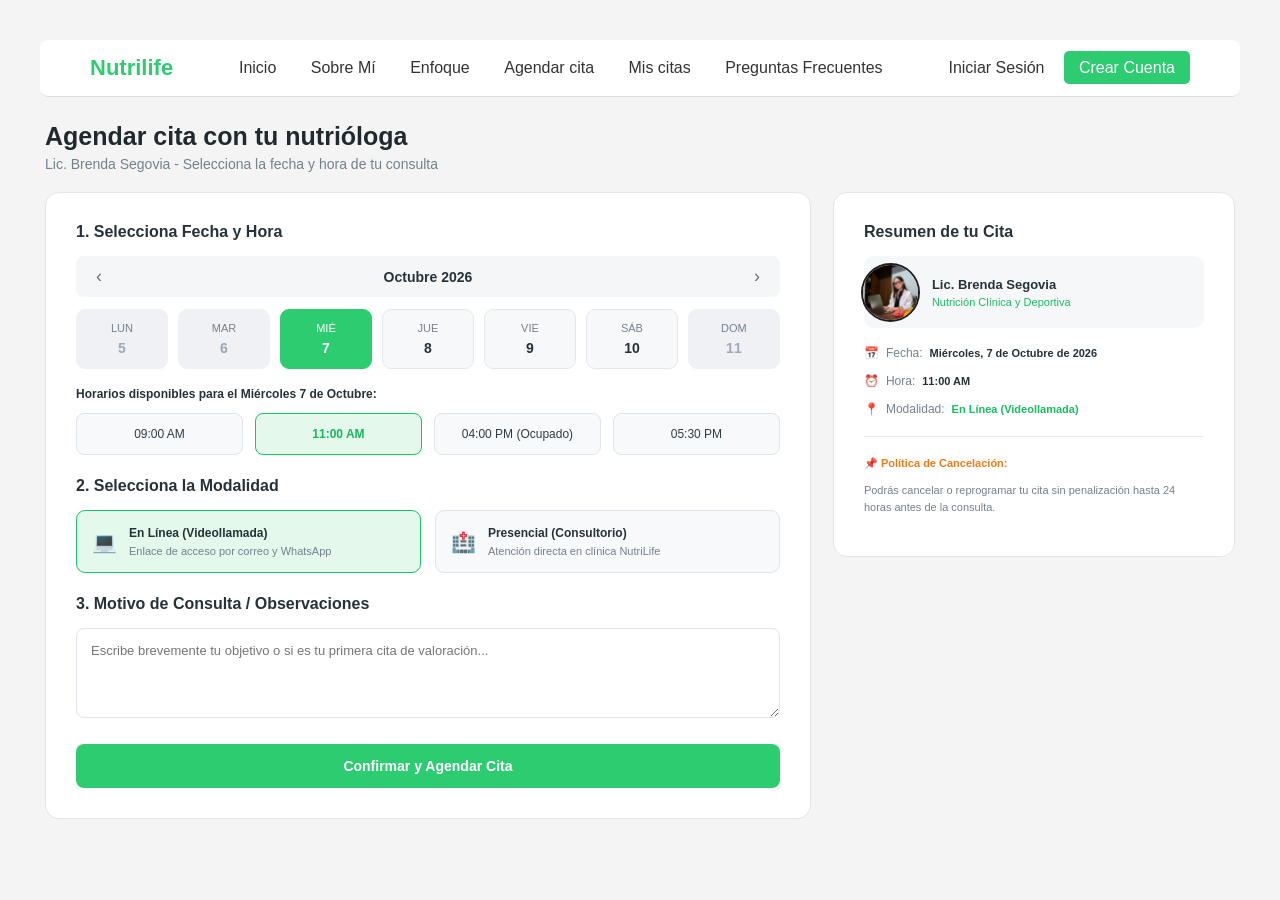
==== agendarCita.html @ 39cf6a93 "Pagina Agendar cita y pequeñas modificaciones a la navbar" ====
<!DOCTYPE html>
<html lang="en">
<head>
    <meta charset="UTF-8">
    <meta name="viewport" content="width=device-width, initial-scale=1.0">
    <title>Agendar cita</title>
    <link rel="stylesheet" href="css/styles.css">
</head>
<body>
    <!-- //ESTA ES LA BARRA DE NAVEGACIÓN -->
        <header class="navbar">
        <div class ="logo">Nutrilife </div>
        <nav>
            <a href="index.html">Inicio</a>
            <a href="#">Sobre Mí</a>
            <a href="#">Enfoque</a>
            <a href="#">Agendar cita</a>
            <a href="#">Mis citas</a>
            <a href="#">Preguntas Frecuentes</a>
        </nav>
        <div>
            <a href="#" class="btn-login">Iniciar Sesión</a>
            <a href="#"  class="btn-registro">Crear Cuenta</a>
        </div>
    </header>


<section class="contenedorCita">
    <p class="tituloCita">
        Agendar cita con tu nutrióloga
    </p>
    <p class="subtituloCita">
        Lic. Brenda Segovia - Selecciona la fecha y hora de tu consulta
    </p>
    <div class="contenidoCita">
        <!-- FORMULARIO DE LA IZQUIERDA -->
        <main class="form_AgendarCita">
            <h3>1. Selecciona Fecha y Hora</h3>
            <div class="mesCalendario">
                <button type="button" class="flechaMes">&lsaquo;</button>
                <strong>Octubre 2026</strong>
                <button type="button" class="flechaMes">&rsaquo;</button>
            </div>
            <div class="diasCalendario">
                <button type="button" class="dia deshabilitado">
                    <span>LUN</span><strong>5</strong>
                </button>
                <button type="button" class="dia deshabilitado">
                    <span>MAR</span><strong>6</strong>
                </button>
                <button type="button" class="dia seleccionado">
                    <span>MIÉ</span><strong>7</strong>
                </button>
                <button type="button" class="dia">
                    <span>JUE</span><strong>8</strong>
                </button>
                <button type="button" class="dia">
                    <span>VIE</span><strong>9</strong>
                </button>
                <button type="button" class="dia">
                    <span>SÁB</span><strong>10</strong>
                </button>
                <button type="button" class="dia deshabilitado">
                    <span>DOM</span><strong>11</strong>
                </button>
            </div>
            <p class="etiquetaHorario">
                Horarios disponibles para el Miércoles 7 de Octubre:
            </p>
            <div class="horarios">
                <button type="button" class="hora">09:00 AM</button>
                <button type="button" class="hora seleccionado">
                    11:00 AM
                </button>
                <button type="button" class="hora deshabilitado">
                    04:00 PM (Ocupado)
                </button>
                <button type="button" class="hora">05:30 PM</button>
            </div>
            <h3>2. Selecciona la Modalidad</h3>
            <div class="modalidades">
                <button type="button" class="modalidad seleccionado">
                    <span class="iconoModalidad">💻</span>
                    <span>
                        <strong>En Línea (Videollamada)</strong>
                        <small>Enlace de acceso por correo y WhatsApp</small>
                    </span>
                </button>

                <button type="button" class="modalidad">
                    <span class="iconoModalidad">🏥</span>
                    <span>
                        <strong>Presencial (Consultorio)</strong>
                        <small>Atención directa en clínica NutriLife</small>
                    </span>
                </button>

            </div>

            <h3>3. Motivo de Consulta / Observaciones</h3>

            <textarea
                class="observaciones"
                placeholder="Escribe brevemente tu objetivo o si es tu primera cita de valoración..."
            ></textarea>

            <button type="button" class="btnConfirmar">
                Confirmar y Agendar Cita
            </button>

        </main>

        <!-- RESUMEN DE LA DERECHA -->
        <aside class="resumenCita">

            <h3>Resumen de tu Cita</h3>

            <div class="perfilNutriologa">
                <div class="avatarNutriologa">
                    <img src="img/nutri.jpg" alt="Lic. Brenda Segovia" class="avarNutri">
                </div>
                <div>
                    <strong>Lic. Brenda Segovia</strong>
                    <span>Nutrición Clínica y Deportiva</span>
                </div>
            </div>

            <div class="detalleCita">
                <p>📅 <span>Fecha:</span>
                    <strong>Miércoles, 7 de Octubre de 2026</strong>
                </p>

                <p>⏰ <span>Hora:</span>
                    <strong>11:00 AM</strong>
                </p>

                <p>📍 <span>Modalidad:</span>
                    <strong class="textoVerde">En Línea (Videollamada)</strong>
                </p>
            </div>

            <div class="politicaCancelacion">
                <strong>📌 Política de Cancelación:</strong>
                <p>
                    Podrás cancelar o reprogramar tu cita sin penalización
                    hasta 24 horas antes de la consulta.
                </p>
            </div>
        </aside>
    </div>
</section>
</body>
</html>
---- css/styles.css ----
body{
font-family: Arial, Helvetica, sans-serif;
margin: 5px;
padding: 15px;
background-color: #f4f4f4;
}
/* Este es el estilo de la barrita de navegación */
.navbar{
    display: flex;
    justify-content: space-between;
    align-items: center;
    background-color: #ffffff;
    padding: 15px 50px;
    border-radius: 8px;
    border-bottom: 1px solid #ddd;
    margin: 20px;
}

.logo {
font-size: 22px;
font-weight: bold;
color: #2ECC71;
}

/* Este es el estilo de las opciones inicio de sesio, sobremi, enfoque y preguntas frecuentes */
.navbar nav a{
    text-decoration: none;
    color: #333;
    margin: 0 15px;
}
/* este es el boton de inicio de sesion en la barra de navegacion */
.btn-login{
    text-decoration: none;
    color: #333;
    margin-right: 15px;
}
/* este es el boton de crear cuenta en la barra de navegacion */
.btn-registro{
    text-decoration: none;
    background-color: #2ECC71;
    color: white;
    padding: 8px 15px;
    border-radius: 5px;
}
.hero{
    background-color: #1e272c;
    color: white;
    text-align: center;
    padding: 60px 20px;
    display: flex;
    justify-content: space-between;
    align-items: center;
    border-radius: 15px;
}
.hero-texto{
    flex: 1;
    text-align: left;
}
.hero-imagen{
float: 1;
text-align: center;
 margin-right:200px; /*para mover la imagen hacia la izquierda */
}
.hero-imagen img{
    width: 400px;
    height: 400px;
    border-radius: 50%;
    object-fit: cover;     /*para que la imagen no se deforme*/
}
.hero h1{
    color: #2ECC71;
    font-size: 20px;
    text-align: left;
}
.hero h2{
    font-size: 32px;
    margin: 10px 0;
    text-align: left;
}
.hero p{
    font-size: 20px;
    font-style: italic;
    color: #ccc;
    text-align: left;
}
.btn-agenda{
    display: inline-block;
    margin-top: 20px;
    font-size: 25px;
    text-decoration: none;
    background-color: #2ECC71;
    color: white;
    padding: 10px 20px;
    border-radius: 5px;
    font-weight: bold;
}

.seccion-columnas{
    padding: 50px 20px;
    text-align: center;
}
.seccion-columnas h2{
    margin-bottom: 30px;
    color: #333;

}
.contenedor-flex{
    display: flex;
    justify-content: center;
    gap: 20px;
    max-width: 1100px;
    margin:  0 auto;
    border-color: #1e272c;
}
.columna{
    background-color: white;
    padding: 25px;
    border-radius: 8px;
    border: 1px solid #ddd;
    flex: 1;
    text-align: left;
}
.columna h3{
        color: black;
        margin-top: 0;
}

    /* AQUI ESTA EL ESTILO DE LA INTERFAZ "SOBRE MI" */
    .main-container{
        padding: 40px 20px;
        display: flex;
        justify-content: center;
        background-color: #f4f5f7;
    }
    .profile-card{
        background-color: white;
        width: 100%;
        max-width: 2100px;
        border-radius: 20px;
        box-shadow: 0 10px 30px rgba(0, 0,0, 0);
        display: grid;
        grid-template-columns: 300px 1fr;
        overflow: hidden;
        border: 1px solid #eaeaea;
    }
    /* Columna de la foto de perfil */
    .foto-perfil{
        background-color: #1a2228;
        color: white;
        padding: 40px 20px;
        display: flex;
        flex-direction: column;
        align-items: center;
        text-align: center;
    }
    .foto-perfil p:first-child{
        width: 180px;
        height: 180px;background-color: #263238;
        border-radius: 50%;
        display: flex;
        align-items: center;
        justify-content: center;
        color: #8a9ba8;
        font-size: 20px;
        margin-bottom: 30px;
        border: 2px dashed #37474F;
    }
    .foto-perfil img{
        width: 200px;
        height: 200px;
        border-radius: 50%;
        object-fit: cover;
        border: 3px solid #37474f;
        margin-bottom: 20px;
    }
    .foto-perfil h2{
        font-size: 22PX;
        margin-bottom: 18PX;
    }
    .foto-perfil .especialidad{
        color: #10b981;
        font-size: 20px;
        font-weight: 600;
        margin-bottom: 20px;
        line-height: 1.4;
    }
.foto-perfil .cedula,
.foto-perfil .consultas{
    color: #90a4ae;
    font-size: 20px;
    margin-bottom: 10px;
}

/* FORMATO DE LA COLUMNA DERECHA */
.contenido-perfil {
    padding: 50px;  
}
.conocer{
    color: #10b981;
    font-size: 20px;
    font-weight: bold;
    letter-spacing: 1px;
    display: block;
    margin-bottom: 10px;
}
.contenido-perfil h1 {
    font-size: 26px;
    color: #111;
    margin-bottom: 20px;
    line-height: 1.3;
    text-align: justify;
}
.biotext{
    color: #555;
    font-size: 18px;
    line-height: 1.6;
    margin-bottom: 16px;
}

.cajas-informacion{
    background-color: #fafbfc;
    border: 1px solid   #eaeaea;
    border-radius: 12px;
    padding: 20px;
    margin: 20px 0;
}
.caja-mitad{
    display: inline-block;
    width: calc(50% - 12px);
    vertical-align: top;
    margin: 20px 8px 20px 0;
    box-sizing: border-box;
}
@media (max-width: 700px) {
    .caja-mitad {
        display: block;
        width: 100%;
        margin: 20px 0;
    }
}
.caja.mitad{
    margin-right: 0;
}
.cajas-informacion h2{
    font-size: 25px;
    margin-bottom: 10px;
    color: #222;
    text-justify: auto;
}
.cajas-informacion ul{
    list-style:circle;
    padding-left: 5p;
}
.cajas-informacion ul li{
    font-size: 20px;
    color: #666;
    margin-bottom: 6px;
}

/* DISEÑO DEL BOTON AGREGAR */
.boton-Agendar{
    margin-top: 20px;
    font-size: 25px;
    text-decoration: none;
    background-color: #2ECC71;
    color: white;
    padding: 10px 20px;
    border-radius: 5px;
    font-weight: bold;
}

/* TERCER PÁGINA ENFOQUE NUTRICIONAL */
/* <<<<<<< HEAD */
/* ======= */
.contendor-enfoque{
    max-width: 1000px;
    margin: 40px auto;
    font-family: Arial, Helvetica, sans-serif;
    color: #333333;
}
.subtitulo-metodologia{
    color: #2ECC71;
    font-weight: bold;
    font-size: 20px;
    margin-bottom: 5px;
}

.titulo-principal{
font-weight: bold;
font-size: 20px;
margin: 25px 0 10px 0;
color: #1a1a1a;
}

.descripcion{
    color: #666666;
    font-size: 20px;
    margin-bottom: 30px;
}
/* ESTILOS DE LAS TARJETITAS */
.tabla-tarjetas{
    width: 100%;
    border-collapse: separate;
    border-spacing: 20px;    /*separa las tarjetiras entre si */
    margin-bottom: 30px;
}
/* TARJETITAS BLANCAS */
.tarjeta-blanca{
    width: 33.33%;
    background-color: white;
    border: 1px solid #e2e8f0;
    border-radius: 12px;
    padding: 25px;
    vertical-align: top;
    box-shadow: 0px 4px 10px rgba(0, 0, 0, 0.03);
}
.tarjeta-blanca h3{
    font-size: 20px;
    margin: 15px 0 10px 0;
    color: #1a1a1a;
}
.tarjeta-blanca p{
    color: #666666;
    font-size: 18px;
    line-height: 1.5;
}
.icono{
    width: 35px;
    height: 35px;
    background-color: #e8f8f0;
    border-radius: 5px;
    display: flex;
    align-items: center;
    justify-content: center;
}
/* ESTILOS TARJETITAS OSCURAS */
.banner-oscuro{
    background-color: #1e272c;
    border-radius: 15px;
    padding: 30px 20px;
    color: #ffffff;
}
.banner-oscuro h2{
    font-size: 25px;
    margin-left: 20px;
    margin-bottom: 10px;
}
.tarjeta-oscura{
    width: 33.33%;
    background-color: #334155;
    border-radius: 10px;
    padding: 20px;
    vertical-align: top;
}
.paso{
    color: #27ae60;
    font-size: 20px;
    margin: 0 0 10px 0;
}
.tarjeta-oscura p{
    color: #cbd5e1;
    font-size: 20px;
    line-height: 1.5;
    margin: 0;
}

/* PAGINA DE PREGUNTAS FRECUENTES */
/* >>>>>>> 46977d1d4c8003766dfaefd8cfdb6135f203073b */



/* ESTILO DE LA PAGINA "CREAR CUENTEA" */
.form_CrearCuenta{
    max-width: 600px;
    margin: 0 auto;  /* CENTRA EL FORMULARIO HORIZONTALMENTE  */
    background-color: #ffffff; 
    padding: 30px;
    border-radius: 12px;
    border: 1px solid #ffffff;
    box-shadow: 0 4px 12px #cee2d6
}

.encabezado{
    text-align: center;
    border-bottom: 4px solid #2ECC71;
    padding-bottom: 15px;
    margin-bottom: 20px;
}


.campo-contrasena {
    display: flex;
    align-items: center;
    gap: 8px;
}

.campo-confirmarContrasena{
    display: flex;
    align-items: center;
    gap: 8px;
}

.campo-contrasena input {
    flex: 1;
    min-width: 0;
    padding: 10px;
}

.campo-confirmarContrasena input {
    flex: 1;
    min-width: 0;
    padding: 10px;
}

.campo-contrasena button {
    display: flex;
    align-items: center;
    justify-content: center;
    padding: 8px;
    background-color: white;
    border: 1px solid #ddd;
    border-radius: 6px;
    cursor: pointer;
}

.icono {
    width: 22px;
    height: 22px;
    fill: none;
    stroke: #333;
    stroke-width: 1.8;
    stroke-linecap: round;
    stroke-linejoin: round;
}

.campo-contrasena button:hover {
    background-color: #eee;
}

.botonRegistrarse {
    display: flex;
    justify-content: center;
    align-items: center;
    width: 250px;
    padding: 15px 20px;
    margin: 20px auto;
    background-color: #2ECC71;
    color: white;
    font-size: 18px;
    font-weight: bold;
    border: none;
    border-radius: 8px;
    cursor: pointer;
    transition: background-color 0.3s, transform 0.2s;
}

.botonRegistrarse:hover {
    background-color: #27AE60;
    transform: scale(1.03);
}



/* ESTILO DE AGENDAR CITA */
.contenedorCita {
    max-width: 1250px;
    margin: 25px auto;
    padding: 0 25px;
    font-family: Arial, Helvetica, sans-serif;
    color: #273238;
}

.tituloCita {
    font-weight: bold;
    font-size: 25px;
    margin: 0;
    color: #20292e;
}

.subtituloCita {
    color: #74808c;
    font-size: 14px;
    margin: 5px 0 20px;
}

/* DISTRIBUCIÓN DE LAS DOS COLUMNAS */
.contenidoCita {
    display: grid;
    grid-template-columns: 2fr 1.05fr;
    gap: 22px;
    align-items: start;
}

/* TARJETAS PRINCIPALES */
.form_AgendarCita,
.resumenCita {
    background-color: #ffffff;
    padding: 30px;
    border: 1px solid #e1e6ea;
    border-radius: 14px;
    box-sizing: border-box;
}

.form_AgendarCita h3,
.resumenCita h3 {
    font-size: 16px;
    margin: 0 0 15px;
    color: #273238;
}

/* BARRA DEL MES */
.mesCalendario {
    display: flex;
    justify-content: space-between;
    align-items: center;
    background-color: #f5f6f8;
    border-radius: 8px;
    padding: 5px 10px;
    margin-bottom: 12px;
    font-size: 14px;
}

.flechaMes {
    background: transparent;
    border: none;
    cursor: pointer;
    padding: 5px 10px;
    color: #65717c;
    font-size: 18px;
}

/* DÍAS DEL CALENDARIO */
.diasCalendario {
    display: grid;
    grid-template-columns: repeat(7, minmax(0, 1fr));
    gap: 10px;
    margin-bottom: 18px;
}

.dia {
    display: flex;
    flex-direction: column;
    align-items: center;
    gap: 6px;
    padding: 12px 2px;
    background: #f7f8fa;
    border: 1px solid #e4e8ed;
    border-radius: 9px;
    color: #273238;
    cursor: pointer;
}

.dia span {
    font-size: 11px;
    color: #77818d;
}

.dia strong {
    font-size: 14px;
}

.dia.seleccionado {
    background: #2ecc71;
    color: white;
    border-color: #2ecc71;
}

.dia.seleccionado span {
    color: white;
}

.deshabilitado {
    background-color: #f0f1f4;
    color: #a0a8b5;
    border-color: #f0f1f4;
    cursor: not-allowed;
}

/* HORARIOS */
.etiquetaHorario {
    font-size: 12px;
    font-weight: bold;
    margin: 0 0 12px;
}

.horarios {
    display: grid;
    grid-template-columns: repeat(4, minmax(0, 1fr));
    gap: 12px;
    margin-bottom: 22px;
}

.hora {
    padding: 13px 5px;
    border: 1px solid #e0e5eb;
    border-radius: 8px;
    background-color: #f8f9fa;
    color: #303b43;
    cursor: pointer;
    font-size: 12px;
}

.hora.seleccionado {
    background-color: #e5f8ec;
    color: #16b85c;
    border: 1px solid #16c765;
    font-weight: bold;
}

/* MODALIDADES */
.modalidades {
    display: grid;
    grid-template-columns: 1fr 1fr;
    gap: 14px;
    margin-bottom: 22px;
}

.modalidad {
    display: flex;
    align-items: center;
    gap: 12px;
    padding: 15px;
    text-align: left;
    border: 1px solid #e0e5eb;
    border-radius: 9px;
    background-color: #f8f9fa;
    color: #273238;
    cursor: pointer;
}

.modalidad.seleccionado {
    border: 1px solid #16c765;
    background-color: #e5f8ec;
}

.iconoModalidad {
    font-size: 20px;
}

.modalidad strong,
.modalidad small {
    display: block;
}

.modalidad strong {
    font-size: 12px;
    margin-bottom: 5px;
}

.modalidad small {
    color: #75808c;
    font-size: 11px;
}

/* OBSERVACIONES */
.observaciones {
    width: 100%;
    min-height: 90px;
    box-sizing: border-box;
    padding: 14px;
    border: 1px solid #e0e5eb;
    border-radius: 8px;
    font-family: inherit;
    font-size: 13px;
    resize: vertical;
    margin-bottom: 22px;
}

.observaciones:focus {
    outline: 1px solid #2ecc71;
    border-color: #2ecc71;
}

/* BOTÓN DE CONFIRMACIÓN */
.btnConfirmar {
    width: 100%;
    padding: 14px;
    background-color: #2ecc71;
    color: white;
    border: none;
    border-radius: 8px;
    font-size: 14px;
    font-weight: bold;
    cursor: pointer;
}

.btnConfirmar:hover {
    background-color: #27ae60;
}

/* TARJETA DE RESUMEN */
.perfilNutriologa {
    display: flex;
    align-items: center;
    gap: 12px;
    background-color: #f6f7f8;
    padding: 16px;
    border-radius: 10px;
    margin-bottom: 18px;
}

.avatarNutriologa {
    width: 40px;
    height: 40px;
    color: white;
    display: flex;
    align-items: center;
    justify-content: right;
}

.avarNutri{
    width: 55px;
    height: 55px;
    border-radius: 50%; /* VUELVE LA IMAGEN TOTALMENTE CIRCULAR */
    border: 2px solid #0b0910e9 ;
    object-fit: cover;
}

.perfilNutriologa strong,
.perfilNutriologa span {
    display: block;
}

.perfilNutriologa strong {
    font-size: 13px;
    margin-bottom: 4px;
}

.perfilNutriologa span {
    font-size: 11px;
    color: #16bf60;
}

.detalleCita p {
    display: flex;
    align-items: baseline;
    gap: 7px;
    font-size: 12px;
    margin: 14px 0;
}

.detalleCita p span {
    color: #73808c;
}

.detalleCita p strong {
    font-size: 11px;
}

.textoVerde {
    color: #16bf60;
}

.politicaCancelacion {
    border-top: 1px solid #e4e8ed;
    padding-top: 16px;
    margin-top: 20px;
}

.politicaCancelacion strong {
    color: #ed7a18;
    font-size: 11px;
}

.politicaCancelacion p {
    color: #75808c;
    font-size: 11px;
    line-height: 1.5;
}

/* ADAPTACIÓN A PANTALLAS PEQUEÑAS */
@media (max-width: 850px) {
    .contenidoCita {
        grid-template-columns: 1fr;
    }
}

@media (max-width: 550px) {
    .contenedorCita {
        padding: 0 12px;
    }
    .form_AgendarCita,
    .resumenCita {
        padding: 18px;
    }

    .diasCalendario {
        gap: 4px;
    }

    .horarios {
        grid-template-columns: repeat(2, minmax(0, 1fr));
    }

    .modalidades {
        grid-template-columns: 1fr;
    }
}
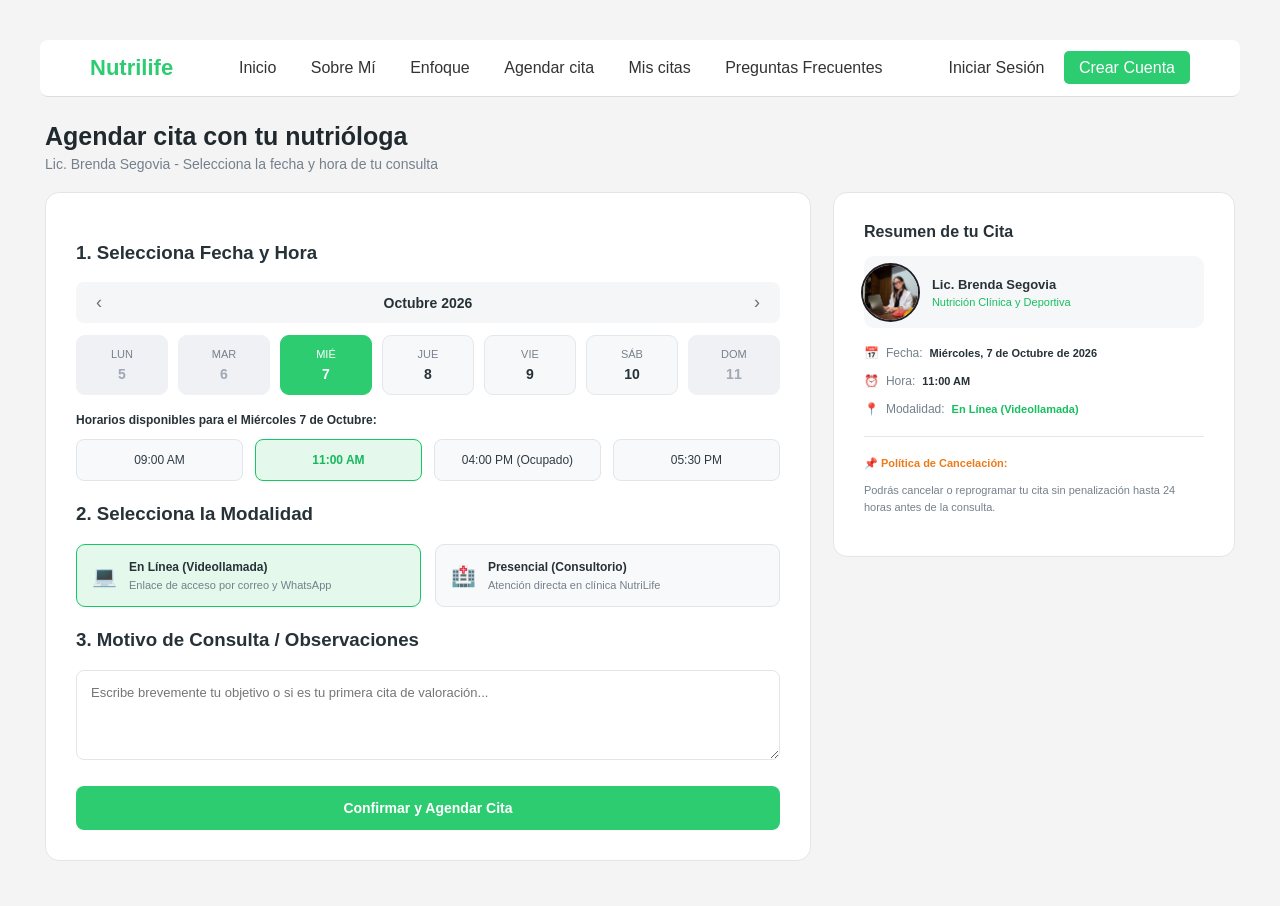
==== commit 0d5d783a: "pagina misCitas" ====
--- a/agendarCita.html
+++ b/agendarCita.html
@@ -34,7 +34,7 @@
     </p>
     <div class="contenidoCita">
         <!-- FORMULARIO DE LA IZQUIERDA -->
-        <main class="form_AgendarCita">
+        <main class="form_Cita">
             <h3>1. Selecciona Fecha y Hora</h3>
             <div class="mesCalendario">
                 <button type="button" class="flechaMes">&lsaquo;</button>
--- a/css/styles.css
+++ b/css/styles.css
@@ -4,6 +4,8 @@
 padding: 15px;
 background-color: #f4f4f4;
 }
+
+    /*********************************************FARY**********************************************************************/
 /* Este es el estilo de la barrita de navegación */
 .navbar{
     display: flex;
@@ -270,8 +272,6 @@
 }
 
 /* TERCER PÁGINA ENFOQUE NUTRICIONAL */
-/* <<<<<<< HEAD */
-/* ======= */
 .contendor-enfoque{
     max-width: 1000px;
     margin: 40px auto;
@@ -283,6 +283,7 @@
     font-weight: bold;
     font-size: 20px;
     margin-bottom: 5px;
+    margin: 25px;
 }
 
 .titulo-principal{
@@ -290,12 +291,14 @@
 font-size: 20px;
 margin: 25px 0 10px 0;
 color: #1a1a1a;
+margin: 25px;
 }
 
 .descripcion{
     color: #666666;
     font-size: 20px;
     margin-bottom: 30px;
+    margin: 25px;
 }
 /* ESTILOS DE LAS TARJETITAS */
 .tabla-tarjetas{
@@ -339,6 +342,7 @@
     border-radius: 15px;
     padding: 30px 20px;
     color: #ffffff;
+    margin: 25px;
 }
 .banner-oscuro h2{
     font-size: 25px;
@@ -365,9 +369,84 @@
 }
 
 /* PAGINA DE PREGUNTAS FRECUENTES */
-/* >>>>>>> 46977d1d4c8003766dfaefd8cfdb6135f203073b */
-
-
+.contenedor-preguntas{
+    max-width: 800px;
+    margin: 15px;
+    font-family: Arial, Helvetica, sans-serif;
+    color: #333333;
+}
+.subtitulo-centro{
+    color: #27ae60;
+    font-weight: bold;
+    margin: 25px;  
+}
+.titulo-principal{
+    font-family: Arial, Helvetica, sans-serif;
+    font-size: 40px;
+}
+.descripcion1{
+    color: #666666;
+    margin: 25px;
+    font-size: 20px;
+}
+.contenedor-1, .contenedor-2, .contenedor-3, .contenedor-4, .contenedor-5 {
+    background-color: white;
+    border-radius: 20px;
+    padding: 30px 20px;
+    color: #1a1a1a;
+    margin: 25px auto;
+    max-width: 1800px;
+    cursor: pointer;
+}
+.faq-header {
+    display: flex;
+    justify-content: space-between;
+    align-items: center;
+}
+
+.faq-header h3 {
+    margin: 0;
+    font-size: 18px;
+}
+
+.flecha {
+    color: #2ECC71;
+    font-weight: bold;
+}
+
+.faq-content {
+    display: none;
+    margin-top: 15px;
+    color: #555;
+}
+
+.banner-negro{
+    background-color:#1e272c;
+    border-radius: 20px;
+    padding: 30px 20px;
+    color: #ccc;
+    font-family: Arial, Helvetica, sans-serif;
+    font-size: 20px; 
+    display: flex;
+    justify-content: space-between;  
+    align-items: center;
+    max-width: 1800px;
+    margin: 25px auto;   
+}
+
+.boton-Agendar-ahora{
+    font-size: 25px;
+    text-decoration: none;
+    background-color: #2ECC71;
+    color: white;
+    padding: 10px 20px;
+    border-radius: 10px;
+    font-weight: bold;
+    white-space: nowrap;
+    cursor: pointer;
+}
+
+/*********************************************LEO**********************************************************************/
 
 /* ESTILO DE LA PAGINA "CREAR CUENTEA" */
 .form_CrearCuenta{
@@ -460,8 +539,7 @@
 }
 
 
-
-/* ESTILO DE AGENDAR CITA */
+/******************************************* ESTILO DE AGENDAR CITA *********************************************/
 .contenedorCita {
     max-width: 1250px;
     margin: 25px auto;
@@ -492,7 +570,7 @@
 }
 
 /* TARJETAS PRINCIPALES */
-.form_AgendarCita,
+.form_Cita,
 .resumenCita {
     background-color: #ffffff;
     padding: 30px;
@@ -768,31 +846,168 @@
     line-height: 1.5;
 }
 
-/* ADAPTACIÓN A PANTALLAS PEQUEÑAS */
-@media (max-width: 850px) {
-    .contenidoCita {
-        grid-template-columns: 1fr;
-    }
-}
-
-@media (max-width: 550px) {
-    .contenedorCita {
-        padding: 0 12px;
-    }
-    .form_AgendarCita,
-    .resumenCita {
-        padding: 18px;
-    }
-
-    .diasCalendario {
-        gap: 4px;
-    }
-
-    .horarios {
-        grid-template-columns: repeat(2, minmax(0, 1fr));
-    }
-
-    .modalidades {
-        grid-template-columns: 1fr;
-    }
-}
+
+/***************************************** ESTILO DE MIS CITAS ***************************************/
+.nutrioloCita{
+    display: flex;
+    align-items: center;
+    gap: 25px;
+    background-color: #f6f7f8;
+    padding: 26px;
+    border-radius: 10px;
+    margin-bottom: 18px;
+}
+
+.nutrioloCita b {
+    font-size: 25px;
+    margin-bottom: 4px;
+}
+
+.nutrioloCita span {
+    font-size: 15px;
+    color: #16bf60;
+}
+.nutrioloCita img{
+    width: 80px;
+    height: 80px;
+}
+
+.datosCita {
+    display: flex;
+    gap: 15px;
+    margin-bottom: 18px;
+}
+
+.infoCita {
+    flex: 1;
+    min-width: 0;
+    display: block;
+    background-color: #F9FAFB;
+    padding: 15px;
+    border-radius: 10px;
+    box-sizing: border-box;
+}
+
+.infoCita b,
+.infoCita strong {
+    display: inline-block;
+    margin-top: 8px;
+    font-size: 14px;
+}
+
+.infoCita strong {
+    color: #16bf60;
+}
+
+.infoCita span {
+    font-size: 11px;
+    color: #6B7280;
+}
+
+
+/* BOTONES DE MI CITA  */
+.btnMisCitas {
+    display: flex;
+    gap: 15px;
+    margin-top: 15px;
+}
+
+.btnUnirseVideollamada{
+    flex: 2;
+    padding: 14px;
+    background-color: #2ecc71;
+    color: white;
+    border: none;
+    border-radius: 8px;
+    font-size: 14px;
+    font-weight: bold;
+    cursor: pointer;
+}
+
+.btnUnirseVideollamada:hover {
+    background-color: #27ae60;
+}
+
+.btnCancelarCita{
+    flex: 1;
+    padding: 14px;
+    background-color: #e53e3ebc;
+    color: white;
+    border: none;
+    border-radius: 8px;
+    font-size: 14px;
+    font-weight: bold;
+    cursor: pointer;
+}
+.btnCancelarCita:hover{
+    background-color: #E53E3E;
+}
+
+.advertenciaCancelacion{
+    font-size: 15px;
+    margin: 6% 0;
+}
+
+.advertenciaCancelacion b{
+    color: #E67E22;
+}
+
+/* PANEL DE INDICACIONES */
+.panelIndicaciones {
+    background-color: white;
+    padding: 25px;
+    border: 1px solid #e5e7eb;
+    border-radius: 14px;
+    box-sizing: border-box;
+}
+
+.panelIndicaciones h3 {
+    margin-top: 0;
+    margin-bottom: 20px;
+    font-size: 20px;
+    color: #273238;
+}
+
+.panelIndicaciones ul {
+    padding-left: 22px;
+    margin-bottom: 25px;
+}
+
+.panelIndicaciones li {
+    color: #4b5563;
+    font-size: 14px;
+    line-height: 1.6;
+    margin-bottom: 15px;
+}
+
+.recordatorios {
+    background-color: #f0fdf4;
+    padding: 18px;
+    border-radius: 10px;
+    border-left: 4px solid #16bf60;
+}
+
+.recordatorios strong {
+    color: #166534;
+    font-size: 14px;
+}
+
+.recordatorios p {
+    color: #4b5563;
+    font-size: 13px;
+    line-height: 1.5;
+    margin-bottom: 0;
+}
+
+.btnAgendarNuevaCita{
+    width: 60%;
+    padding: 14px;
+    background-color: #000000ea;
+    color: white;
+    border: none;
+    border-radius: 8px;
+    font-size: 14px;
+    font-weight: bold;
+    cursor: pointer;
+    margin: 2%;
+}
